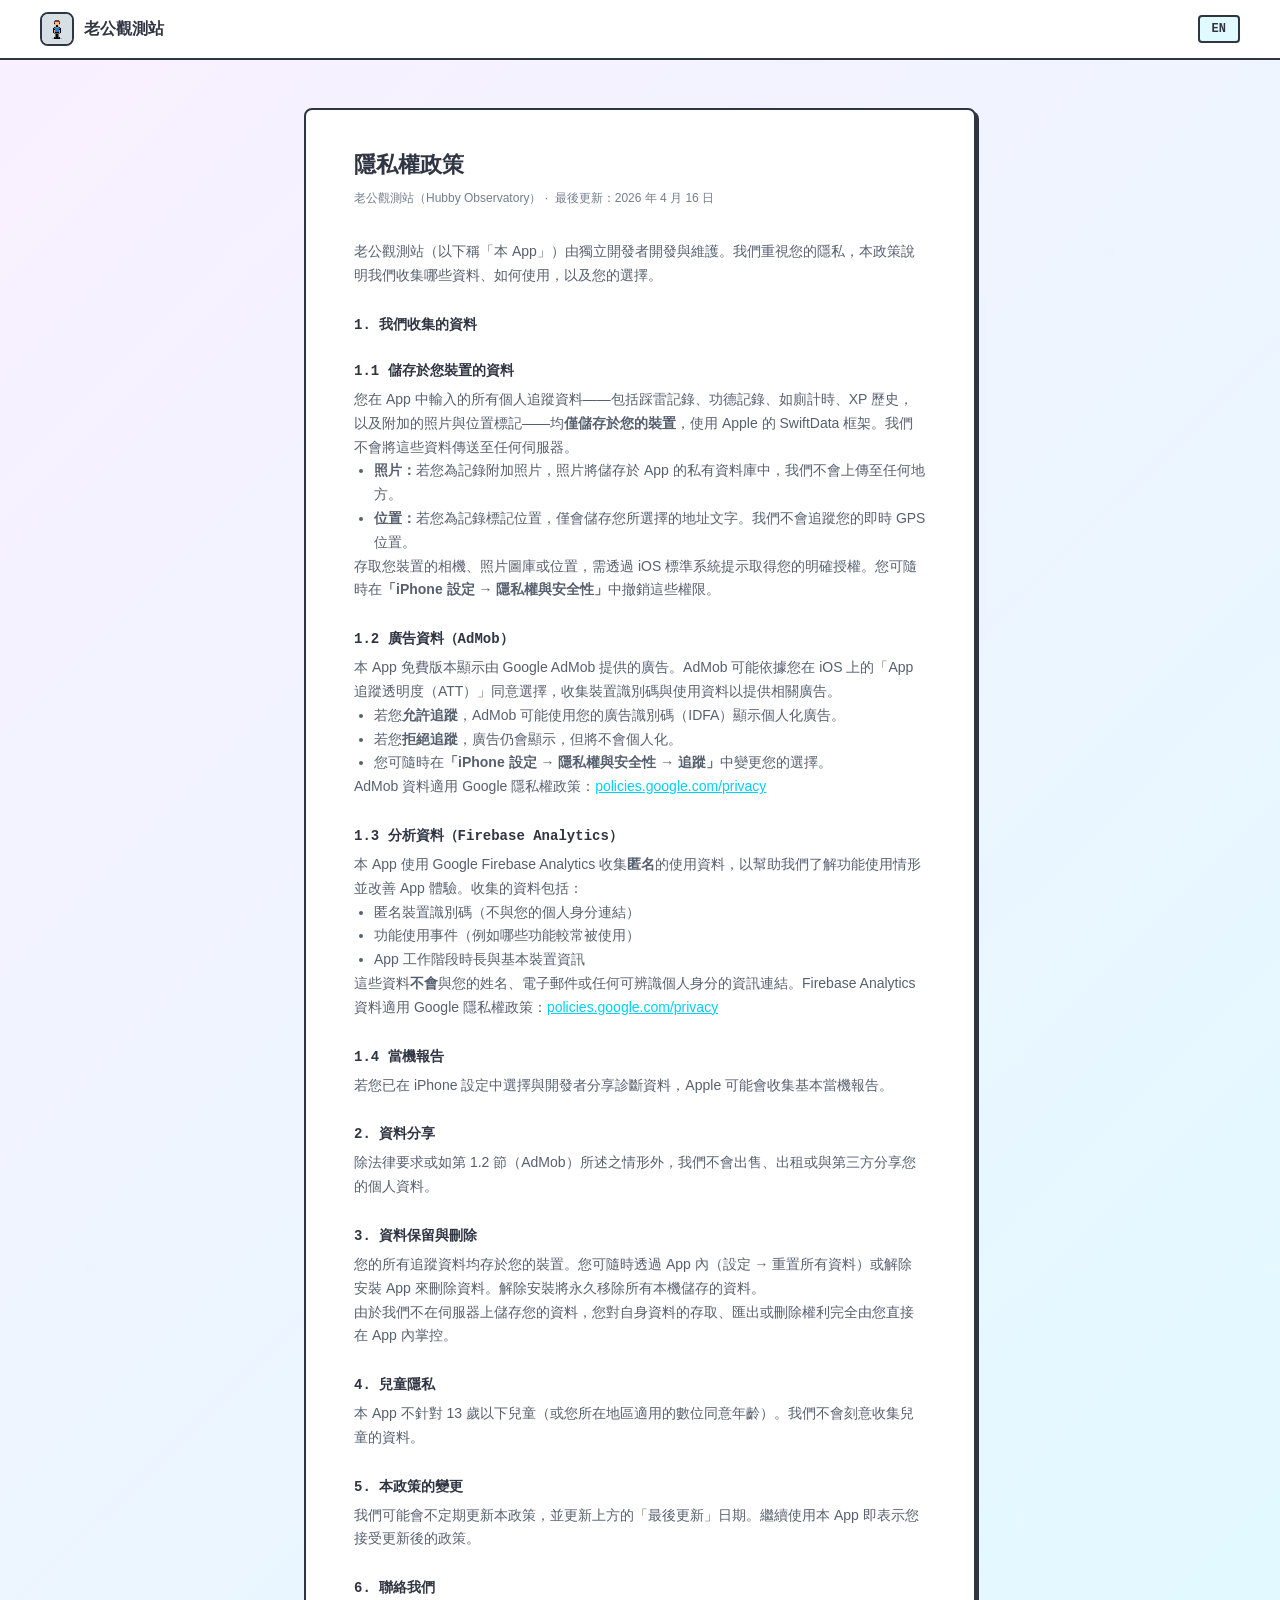
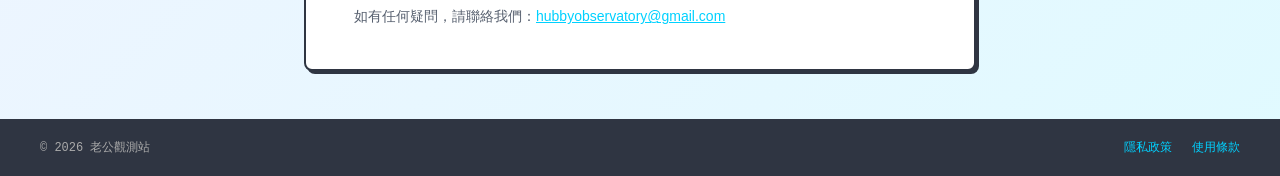
==== privacy.html @ b5adcd70 "init: landing page, privacy policy, terms of use" ====
<!DOCTYPE html>
<html lang="zh-Hant">
<head>
  <meta charset="UTF-8">
  <meta name="viewport" content="width=device-width, initial-scale=1.0">
  <meta name="description" content="Privacy policy for Hubby Observatory (老公觀測站). Learn how we handle your data.">
  <title>隱私權政策 — 老公觀測站</title>
  <link rel="stylesheet" href="styles.css">
  <link rel="icon" href="assets/icon.png">
</head>
<body>

  <nav class="site-nav">
    <a class="nav-logo" href="/">
      <img src="assets/icon.png" alt="Hubby Observatory icon">
      <span id="nav-title">老公觀測站</span>
    </a>
    <div class="nav-right">
      <button class="lang-btn" onclick="toggleLang()" id="langBtn">EN</button>
    </div>
  </nav>

  <div class="content-wrap">
    <div class="content-card">

      <!-- zh-Hant content -->
      <div id="content-zh">
        <h1>隱私權政策</h1>
        <p class="last-updated">老公觀測站（Hubby Observatory）&nbsp;·&nbsp; 最後更新：2026 年 4 月 16 日</p>

        <p>老公觀測站（以下稱「本 App」）由獨立開發者開發與維護。我們重視您的隱私，本政策說明我們收集哪些資料、如何使用，以及您的選擇。</p>

        <h2>1. 我們收集的資料</h2>

        <h2>1.1 儲存於您裝置的資料</h2>
        <p>您在 App 中輸入的所有個人追蹤資料——包括踩雷記錄、功德記錄、如廁計時、XP 歷史，以及附加的照片與位置標記——均<strong>僅儲存於您的裝置</strong>，使用 Apple 的 SwiftData 框架。我們不會將這些資料傳送至任何伺服器。</p>
        <ul>
          <li><strong>照片：</strong>若您為記錄附加照片，照片將儲存於 App 的私有資料庫中，我們不會上傳至任何地方。</li>
          <li><strong>位置：</strong>若您為記錄標記位置，僅會儲存您所選擇的地址文字。我們不會追蹤您的即時 GPS 位置。</li>
        </ul>
        <p>存取您裝置的相機、照片圖庫或位置，需透過 iOS 標準系統提示取得您的明確授權。您可隨時在<strong>「iPhone 設定 → 隱私權與安全性」</strong>中撤銷這些權限。</p>

        <h2>1.2 廣告資料（AdMob）</h2>
        <p>本 App 免費版本顯示由 Google AdMob 提供的廣告。AdMob 可能依據您在 iOS 上的「App 追蹤透明度（ATT）」同意選擇，收集裝置識別碼與使用資料以提供相關廣告。</p>
        <ul>
          <li>若您<strong>允許追蹤</strong>，AdMob 可能使用您的廣告識別碼（IDFA）顯示個人化廣告。</li>
          <li>若您<strong>拒絕追蹤</strong>，廣告仍會顯示，但將不會個人化。</li>
          <li>您可隨時在<strong>「iPhone 設定 → 隱私權與安全性 → 追蹤」</strong>中變更您的選擇。</li>
        </ul>
        <p>AdMob 資料適用 Google 隱私權政策：<a href="https://policies.google.com/privacy">policies.google.com/privacy</a></p>

        <h2>1.3 分析資料（Firebase Analytics）</h2>
        <p>本 App 使用 Google Firebase Analytics 收集<strong>匿名</strong>的使用資料，以幫助我們了解功能使用情形並改善 App 體驗。收集的資料包括：</p>
        <ul>
          <li>匿名裝置識別碼（不與您的個人身分連結）</li>
          <li>功能使用事件（例如哪些功能較常被使用）</li>
          <li>App 工作階段時長與基本裝置資訊</li>
        </ul>
        <p>這些資料<strong>不會</strong>與您的姓名、電子郵件或任何可辨識個人身分的資訊連結。Firebase Analytics 資料適用 Google 隱私權政策：<a href="https://policies.google.com/privacy">policies.google.com/privacy</a></p>

        <h2>1.4 當機報告</h2>
        <p>若您已在 iPhone 設定中選擇與開發者分享診斷資料，Apple 可能會收集基本當機報告。</p>

        <h2>2. 資料分享</h2>
        <p>除法律要求或如第 1.2 節（AdMob）所述之情形外，我們不會出售、出租或與第三方分享您的個人資料。</p>

        <h2>3. 資料保留與刪除</h2>
        <p>您的所有追蹤資料均存於您的裝置。您可隨時透過 App 內（設定 → 重置所有資料）或解除安裝 App 來刪除資料。解除安裝將永久移除所有本機儲存的資料。</p>
        <p>由於我們不在伺服器上儲存您的資料，您對自身資料的存取、匯出或刪除權利完全由您直接在 App 內掌控。</p>

        <h2>4. 兒童隱私</h2>
        <p>本 App 不針對 13 歲以下兒童（或您所在地區適用的數位同意年齡）。我們不會刻意收集兒童的資料。</p>

        <h2>5. 本政策的變更</h2>
        <p>我們可能會不定期更新本政策，並更新上方的「最後更新」日期。繼續使用本 App 即表示您接受更新後的政策。</p>

        <h2>6. 聯絡我們</h2>
        <p>如有任何疑問，請聯絡我們：<a href="mailto:hubbyobservatory@gmail.com">hubbyobservatory@gmail.com</a></p>
      </div>

      <!-- EN content -->
      <div id="content-en" style="display:none">
        <h1>Privacy Policy</h1>
        <p class="last-updated">Hubby Observatory &nbsp;·&nbsp; Last updated: April 16, 2026</p>

        <p>Hubby Observatory ("the App") is developed and maintained by an independent developer. We take your privacy seriously. This policy explains what data is collected, how it is used, and your choices.</p>

        <h2>1. Data We Collect</h2>

        <h2>1.1 Data Stored Locally on Your Device</h2>
        <p>All personal tracking data you enter — including crime records, good deed records, poop timer sessions, XP history, and any attached photos or location tags — is stored <strong>only on your device</strong> using Apple's SwiftData framework. We do not transmit this data to any server.</p>
        <ul>
          <li><strong>Photos:</strong> If you attach photo evidence to a record, it is stored locally in the app's private database. We do not upload photos anywhere.</li>
          <li><strong>Location:</strong> If you tag a location to a record, only the address text you select is saved locally. We do not track your real-time GPS location.</li>
        </ul>
        <p>Accessing your device's camera, photo library, or location requires explicit permission via standard iOS system prompts. You can revoke these permissions at any time in <strong>iPhone Settings → Privacy & Security</strong>.</p>

        <h2>1.2 Advertising Data (AdMob)</h2>
        <p>The free tier of the App displays ads provided by Google AdMob. AdMob may collect device identifiers and usage data to serve relevant ads, subject to your App Tracking Transparency (ATT) consent choice on iOS.</p>
        <ul>
          <li>If you <strong>allow tracking</strong>, AdMob may use your advertising identifier (IDFA) to show personalized ads.</li>
          <li>If you <strong>deny tracking</strong>, ads will still be shown but will not be personalized.</li>
          <li>You can change your choice anytime in <strong>iPhone Settings → Privacy & Security → Tracking</strong>.</li>
        </ul>
        <p>Google's privacy policy applies to AdMob data: <a href="https://policies.google.com/privacy">policies.google.com/privacy</a></p>

        <h2>1.3 Analytics Data (Firebase Analytics)</h2>
        <p>The App uses Google Firebase Analytics to collect <strong>anonymous</strong> usage data to help us understand feature usage and improve the App experience. Data collected includes:</p>
        <ul>
          <li>Anonymous device identifiers (not linked to your personal identity)</li>
          <li>Feature usage events (e.g., which features are used most)</li>
          <li>App session duration and basic device information</li>
        </ul>
        <p>This data is <strong>not</strong> linked to your name, email, or any personally identifiable information. Google's privacy policy applies to Firebase Analytics data: <a href="https://policies.google.com/privacy">policies.google.com/privacy</a></p>

        <h2>1.4 Crash Reports</h2>
        <p>Basic crash reports may be collected by Apple if you have opted into sharing diagnostics with developers in your iPhone Settings.</p>

        <h2>2. Data Sharing</h2>
        <p>We do not sell, rent, or share your personal data with third parties, except as required by law or as described in Section 1.2 (AdMob).</p>

        <h2>3. Data Retention & Deletion</h2>
        <p>All your tracking data lives on your device. You can delete it at any time from within the App (Settings → Reset All Data) or by uninstalling the App. Uninstalling removes all locally stored data permanently.</p>
        <p>Because we do not store your data on our servers, you maintain complete control over your right to access, export, or delete your information directly within the App.</p>

        <h2>4. Children's Privacy</h2>
        <p>The App is not directed at children under 13 (or the applicable age of digital consent in your region). We do not knowingly collect data from children.</p>

        <h2>5. Changes to This Policy</h2>
        <p>We may update this policy from time to time. We will update the "Last updated" date above. Continued use of the App after changes constitutes acceptance of the updated policy.</p>

        <h2>6. Contact Us</h2>
        <p>Questions or concerns? Reach us at <a href="mailto:hubbyobservatory@gmail.com">hubbyobservatory@gmail.com</a></p>
      </div>

    </div>
  </div>

  <footer class="site-footer">
    <span class="copy" id="footer-copy">© 2026 老公觀測站</span>
    <div class="footer-links">
      <a href="privacy.html" id="footer-privacy">隱私政策</a>
      <a href="terms.html" id="footer-terms">使用條款</a>
    </div>
  </footer>

  <script>
    let lang = "zh";

    function setLang(l) {
      lang = l;
      document.documentElement.lang = l === "zh" ? "zh-Hant" : "en";
      document.getElementById("langBtn").textContent = l === "zh" ? "EN" : "中文";
      document.getElementById("content-zh").style.display = l === "zh" ? "" : "none";
      document.getElementById("content-en").style.display = l === "en" ? "" : "none";
      document.getElementById("nav-title").textContent = l === "zh" ? "老公觀測站" : "Hubby Observatory";
      document.getElementById("footer-copy").textContent = l === "zh" ? "© 2026 老公觀測站" : "© 2026 Hubby Observatory";
      document.getElementById("footer-privacy").textContent = l === "zh" ? "隱私政策" : "Privacy Policy";
      document.getElementById("footer-terms").textContent = l === "zh" ? "使用條款" : "Terms of Use";
      document.title = l === "zh" ? "隱私權政策 — 老公觀測站" : "Privacy Policy — Hubby Observatory";
    }

    function toggleLang() {
      setLang(lang === "zh" ? "en" : "zh");
    }
  </script>

</body>
</html>
---- styles.css ----
/* ============================================================
   Design tokens — matches app Theme.swift
   ============================================================ */
:root {
  --bg-gradient-start: #FAF0FF;
  --bg-gradient-end:   #E0FAFF;
  --white:             #FFFFFF;
  --text-primary:      #2F3542;
  --text-secondary:    #57606F;
  --text-tertiary:     #747D8C;
  --accent-cyan:       #00D1FF;
  --border:            2px solid #2F3542;
  --pixel-shadow:      3px 3px 0 #2F3542;
  --radius:            8px;
}

* { box-sizing: border-box; margin: 0; padding: 0; }

body {
  font-family: -apple-system, BlinkMacSystemFont, "Helvetica Neue", sans-serif;
  background: linear-gradient(135deg, var(--bg-gradient-start), var(--bg-gradient-end));
  min-height: 100vh;
  color: var(--text-primary);
}

/* ---- NAV ---- */
.site-nav {
  background: var(--white);
  border-bottom: var(--border);
  padding: 0 40px;
  height: 60px;
  display: flex;
  align-items: center;
  justify-content: space-between;
  position: sticky;
  top: 0;
  z-index: 100;
}

.nav-logo {
  display: flex;
  align-items: center;
  gap: 10px;
  font-family: monospace;
  font-weight: 800;
  font-size: 16px;
  color: var(--text-primary);
  text-decoration: none;
}

.nav-logo img {
  width: 34px;
  height: 34px;
  border-radius: 8px;
  border: var(--border);
  image-rendering: pixelated;
}

.nav-right {
  display: flex;
  align-items: center;
  gap: 12px;
}

.lang-btn {
  background: var(--bg-gradient-end);
  border: var(--border);
  border-radius: 4px;
  padding: 5px 12px;
  font-family: monospace;
  font-size: 12px;
  font-weight: 700;
  color: var(--text-primary);
  cursor: pointer;
}

.lang-btn:hover { background: var(--bg-gradient-start); }

.nav-dl-btn {
  background: var(--text-primary);
  color: var(--white);
  border-radius: 6px;
  padding: 7px 16px;
  font-family: monospace;
  font-size: 12px;
  font-weight: 700;
  text-decoration: none;
  box-shadow: 2px 2px 0 var(--accent-cyan);
}

/* ---- FOOTER ---- */
.site-footer {
  background: var(--text-primary);
  padding: 20px 40px;
  display: flex;
  align-items: center;
  justify-content: space-between;
  flex-wrap: wrap;
  gap: 8px;
}

.site-footer .copy {
  font-family: monospace;
  font-size: 12px;
  color: #aaa;
}

.footer-links {
  display: flex;
  gap: 20px;
}

.footer-links a {
  font-family: monospace;
  font-size: 12px;
  color: var(--accent-cyan);
  text-decoration: none;
}

.footer-links a:hover { text-decoration: underline; }

/* ---- CONTENT PAGE (privacy / terms) ---- */
.content-wrap {
  max-width: 720px;
  margin: 48px auto;
  padding: 0 24px;
}

.content-card {
  background: var(--white);
  border: var(--border);
  border-radius: var(--radius);
  box-shadow: var(--pixel-shadow);
  padding: 40px 48px;
}

.content-card h1 {
  font-family: monospace;
  font-size: 22px;
  font-weight: 900;
  margin-bottom: 8px;
}

.content-card .last-updated {
  font-size: 12px;
  color: var(--text-tertiary);
  margin-bottom: 32px;
}

.content-card h2 {
  font-family: monospace;
  font-size: 14px;
  font-weight: 800;
  color: var(--text-primary);
  margin: 28px 0 8px;
}

.content-card p, .content-card li {
  font-size: 14px;
  color: var(--text-secondary);
  line-height: 1.7;
}

.content-card ul { padding-left: 20px; }
.content-card a { color: var(--accent-cyan); }

/* ---- RESPONSIVE ---- */
@media (max-width: 768px) {
  .site-nav { padding: 0 16px; }
  .site-footer { padding: 16px; }
  .content-card { padding: 24px 20px; }
}
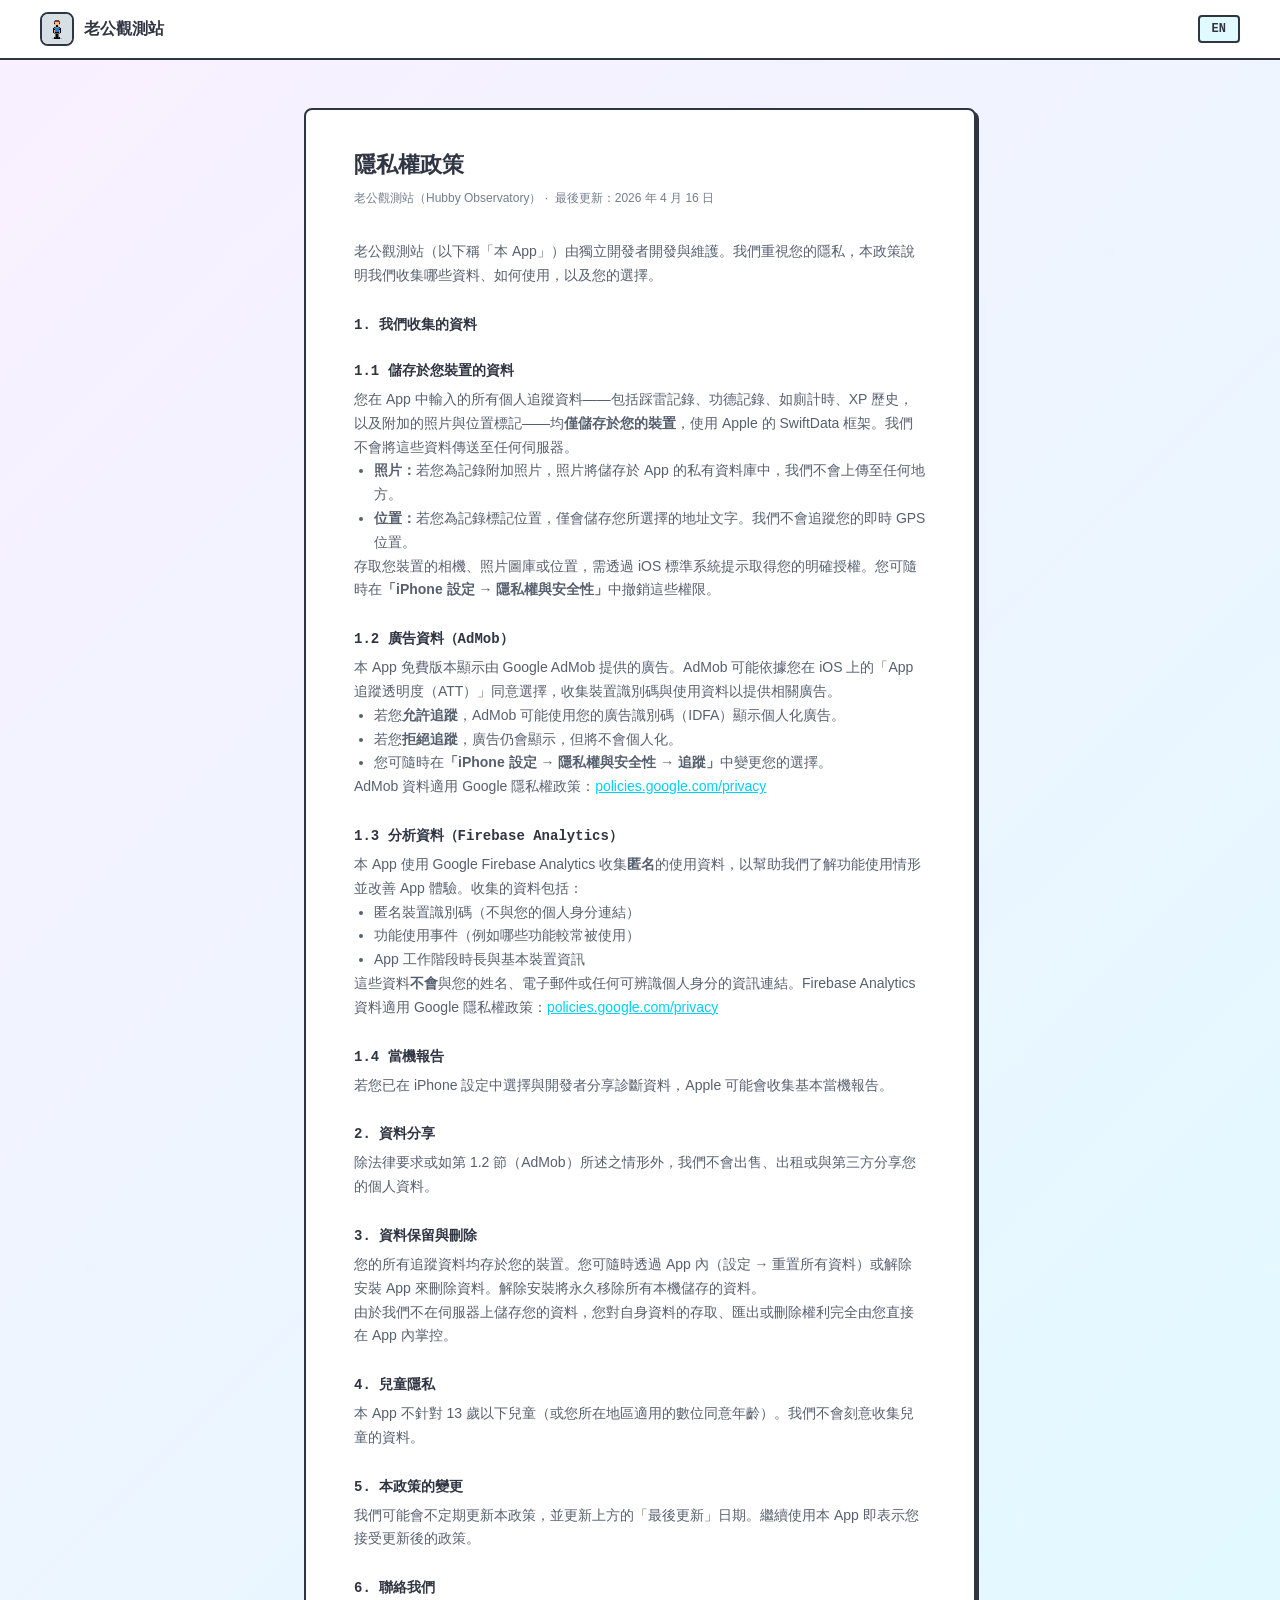
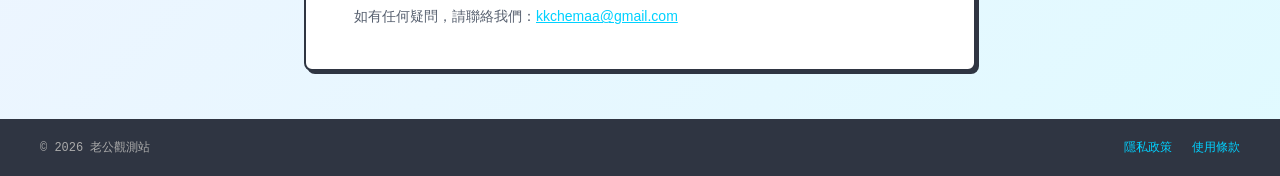
==== commit 52a671d4: "chore: update contact email to kkchemaa@gmail.com" ====
--- a/privacy.html
+++ b/privacy.html
@@ -11,7 +11,7 @@
 <body>
 
   <nav class="site-nav">
-    <a class="nav-logo" href="/">
+    <a class="nav-logo" href="index.html">
       <img src="assets/icon.png" alt="Hubby Observatory icon">
       <span id="nav-title">老公觀測站</span>
     </a>
@@ -75,7 +75,7 @@
         <p>我們可能會不定期更新本政策，並更新上方的「最後更新」日期。繼續使用本 App 即表示您接受更新後的政策。</p>
 
         <h2>6. 聯絡我們</h2>
-        <p>如有任何疑問，請聯絡我們：<a href="mailto:hubbyobservatory@gmail.com">hubbyobservatory@gmail.com</a></p>
+        <p>如有任何疑問，請聯絡我們：<a href="mailto:kkchemaa@gmail.com">kkchemaa@gmail.com</a></p>
       </div>
 
       <!-- EN content -->
@@ -130,7 +130,7 @@
         <p>We may update this policy from time to time. We will update the "Last updated" date above. Continued use of the App after changes constitutes acceptance of the updated policy.</p>
 
         <h2>6. Contact Us</h2>
-        <p>Questions or concerns? Reach us at <a href="mailto:hubbyobservatory@gmail.com">hubbyobservatory@gmail.com</a></p>
+        <p>Questions or concerns? Reach us at <a href="mailto:kkchemaa@gmail.com">kkchemaa@gmail.com</a></p>
       </div>
 
     </div>
